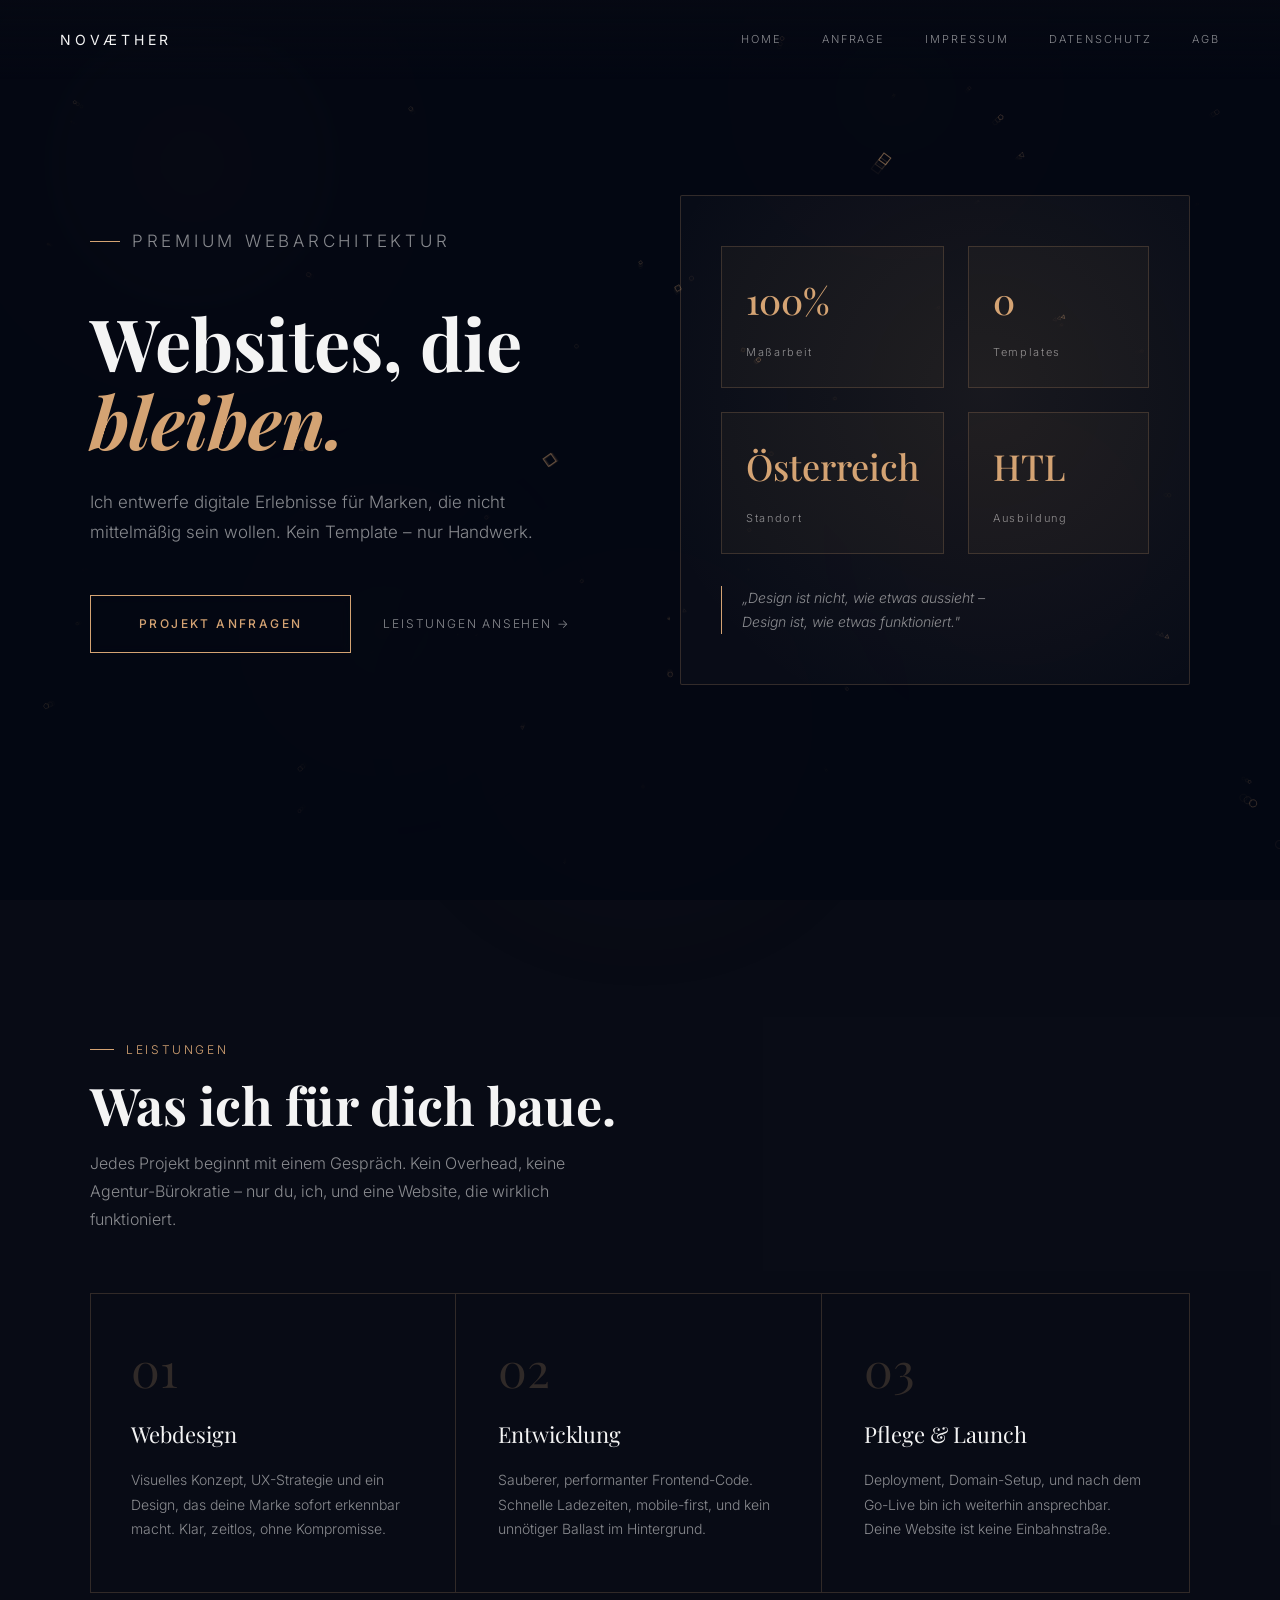
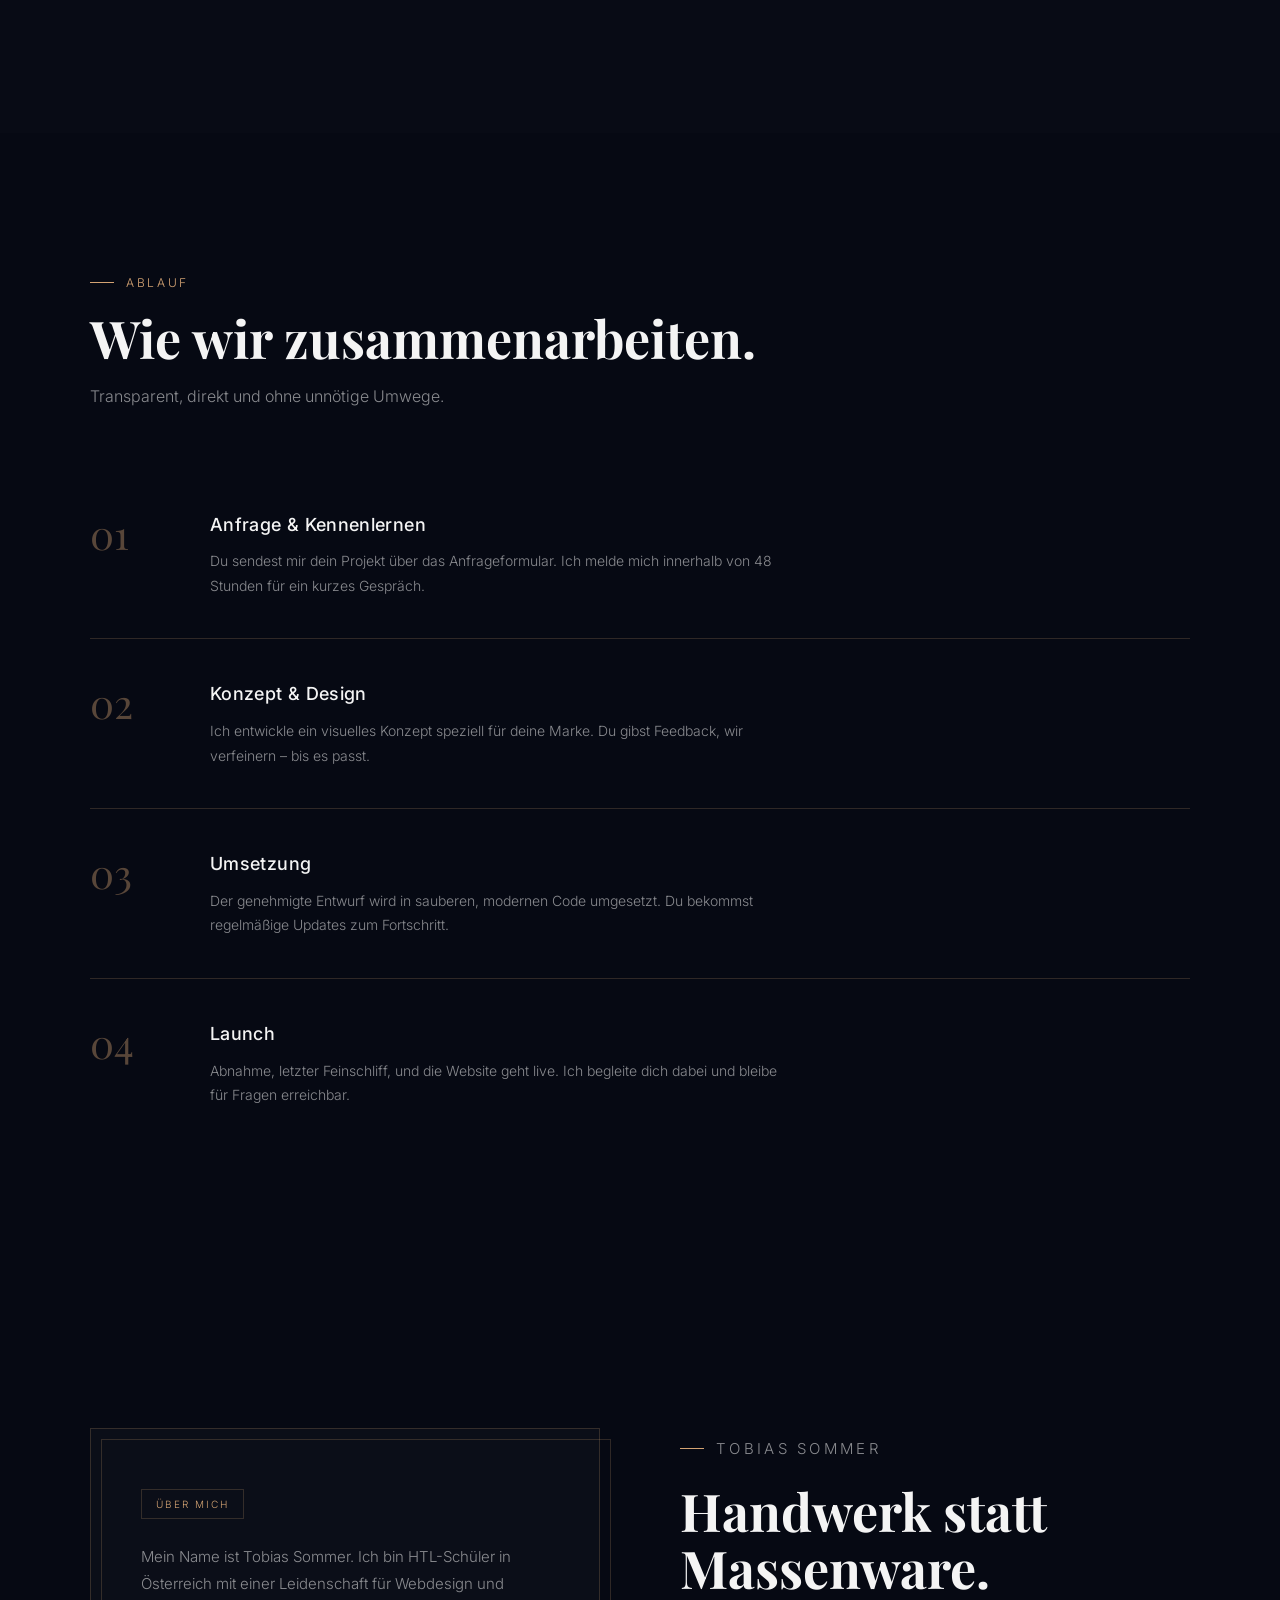
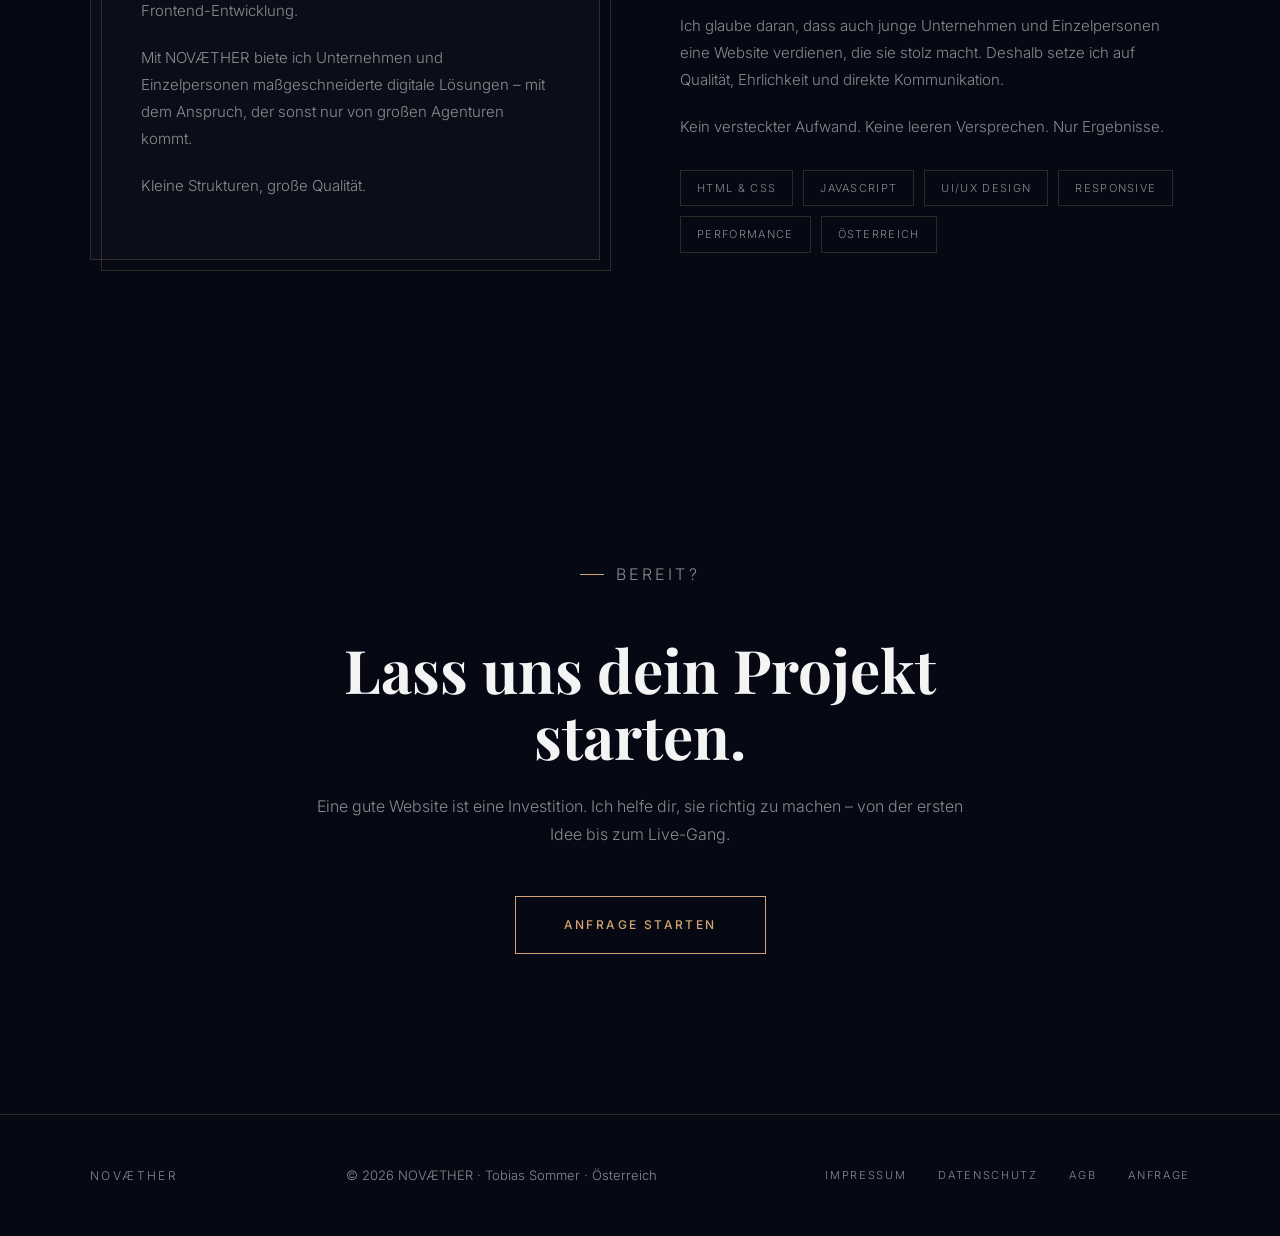
==== index.html @ 9a30349f "jo" ====
<!DOCTYPE html>
<html lang="de">
<head>
  <meta charset="UTF-8">
  <meta name="viewport" content="width=device-width, initial-scale=1.0">
  <title>NOVÆTHER | Premium Webdesign von Tobias Sommer</title>
  <meta name="description" content="NOVÆTHER – Maßgeschneiderte Websites für Premiummarken. Webdesign & Frontend-Entwicklung aus Österreich von Tobias Sommer.">
  <link rel="preconnect" href="https://fonts.googleapis.com">
  <link rel="preconnect" href="https://fonts.gstatic.com" crossorigin>
  <link href="https://fonts.googleapis.com/css2?family=Inter:wght@300;400;500;600&family=Playfair+Display:ital,wght@0,400;0,500;0,600;1,400&display=swap" rel="stylesheet">
  <link rel="stylesheet" href="style.css">
  <script defer src="script.js"></script>
</head>
<body>
  <canvas id="bg-canvas"></canvas>

  <header class="site-header">
    <div class="brand">
      <h1>NOVÆTHER</h1>
    </div>
    <nav class="nav-links">
      <a href="index.html">Home</a>
      <a href="anfrage.html">Anfrage</a>
      <a href="impressum.html">Impressum</a>
      <a href="datenschutz.html">Datenschutz</a>
      <a href="agb.html">AGB</a>
    </nav>
    <button class="hamburger" id="hamburger" aria-label="Menü öffnen">
      <span></span><span></span><span></span>
    </button>
  </header>

  <!-- HERO -->
  <section id="hero">
    <div class="container">
      <div class="hero-inner">
        <div class="hero-copy reveal">
          <p class="eyebrow">Premium Webarchitektur</p>
          <h1>Websites, die <em>bleiben.</em></h1>
          <p>Ich entwerfe digitale Erlebnisse für Marken, die nicht mittelmäßig sein wollen. Kein Template – nur Handwerk.</p>
          <div class="hero-actions">
            <a href="anfrage.html" class="btn">Projekt anfragen</a>
            <a href="#services" class="btn-ghost">Leistungen ansehen →</a>
          </div>
        </div>

        <div class="hero-panel reveal">
          <div class="hero-card">
            <div class="stat-row">
              <div class="stat-item">
                <span class="stat-number">100%</span>
                <span class="stat-label">Maßarbeit</span>
              </div>
              <div class="stat-item">
                <span class="stat-number">0</span>
                <span class="stat-label">Templates</span>
              </div>
              <div class="stat-item">
                <span class="stat-number">Österreich</span>
                <span class="stat-label">Standort</span>
              </div>
              <div class="stat-item">
                <span class="stat-number">HTL</span>
                <span class="stat-label">Ausbildung</span>
              </div>
            </div>
            <div class="card-quote">
              „Design ist nicht, wie etwas aussieht –<br>
              Design ist, wie etwas funktioniert."
            </div>
          </div>
        </div>
      </div>
    </div>
  </section>

  <!-- SERVICES -->
  <section id="services">
    <div class="container">
      <p class="section-label reveal">Leistungen</p>
      <h2 class="section-title reveal">Was ich für dich baue.</h2>
      <p class="section-subtitle reveal">Jedes Projekt beginnt mit einem Gespräch. Kein Overhead, keine Agentur-Bürokratie – nur du, ich, und eine Website, die wirklich funktioniert.</p>

      <div class="services-grid reveal">
        <div class="service-card">
          <div class="service-num">01</div>
          <h3>Webdesign</h3>
          <p>Visuelles Konzept, UX-Strategie und ein Design, das deine Marke sofort erkennbar macht. Klar, zeitlos, ohne Kompromisse.</p>
        </div>
        <div class="service-card">
          <div class="service-num">02</div>
          <h3>Entwicklung</h3>
          <p>Sauberer, performanter Frontend-Code. Schnelle Ladezeiten, mobile-first, und kein unnötiger Ballast im Hintergrund.</p>
        </div>
        <div class="service-card">
          <div class="service-num">03</div>
          <h3>Pflege & Launch</h3>
          <p>Deployment, Domain-Setup, und nach dem Go-Live bin ich weiterhin ansprechbar. Deine Website ist keine Einbahnstraße.</p>
        </div>
      </div>
    </div>
  </section>

  <!-- PROCESS -->
  <section id="process">
    <div class="container">
      <p class="section-label reveal">Ablauf</p>
      <h2 class="section-title reveal">Wie wir zusammenarbeiten.</h2>
      <p class="section-subtitle reveal">Transparent, direkt und ohne unnötige Umwege.</p>

      <div class="process-grid">
        <div class="process-item reveal">
          <div class="process-num">01</div>
          <div class="process-content">
            <h3>Anfrage & Kennenlernen</h3>
            <p>Du sendest mir dein Projekt über das Anfrageformular. Ich melde mich innerhalb von 48 Stunden für ein kurzes Gespräch.</p>
          </div>
        </div>
        <div class="process-item reveal">
          <div class="process-num">02</div>
          <div class="process-content">
            <h3>Konzept & Design</h3>
            <p>Ich entwickle ein visuelles Konzept speziell für deine Marke. Du gibst Feedback, wir verfeinern – bis es passt.</p>
          </div>
        </div>
        <div class="process-item reveal">
          <div class="process-num">03</div>
          <div class="process-content">
            <h3>Umsetzung</h3>
            <p>Der genehmigte Entwurf wird in sauberen, modernen Code umgesetzt. Du bekommst regelmäßige Updates zum Fortschritt.</p>
          </div>
        </div>
        <div class="process-item reveal">
          <div class="process-num">04</div>
          <div class="process-content">
            <h3>Launch</h3>
            <p>Abnahme, letzter Feinschliff, und die Website geht live. Ich begleite dich dabei und bleibe für Fragen erreichbar.</p>
          </div>
        </div>
      </div>
    </div>
  </section>

  <!-- ABOUT -->
  <section id="about">
    <div class="container">
      <div class="about-grid">
        <div class="about-visual reveal">
          <div class="about-card">
            <span class="about-tag">Über mich</span>
            <p>Mein Name ist Tobias Sommer. Ich bin HTL-Schüler in Österreich mit einer Leidenschaft für Webdesign und Frontend-Entwicklung.</p>
            <p>Mit NOVÆTHER biete ich Unternehmen und Einzelpersonen maßgeschneiderte digitale Lösungen – mit dem Anspruch, der sonst nur von großen Agenturen kommt.</p>
            <p>Kleine Strukturen, große Qualität.</p>
          </div>
        </div>
        <div class="about-copy reveal">
          <p class="section-label">Tobias Sommer</p>
          <h2 class="section-title">Handwerk statt Massenware.</h2>
          <p>Ich glaube daran, dass auch junge Unternehmen und Einzelpersonen eine Website verdienen, die sie stolz macht. Deshalb setze ich auf Qualität, Ehrlichkeit und direkte Kommunikation.</p>
          <p>Kein versteckter Aufwand. Keine leeren Versprechen. Nur Ergebnisse.</p>
          <div class="skill-list">
            <span class="skill-tag">HTML & CSS</span>
            <span class="skill-tag">JavaScript</span>
            <span class="skill-tag">UI/UX Design</span>
            <span class="skill-tag">Responsive</span>
            <span class="skill-tag">Performance</span>
            <span class="skill-tag">Österreich</span>
          </div>
        </div>
      </div>
    </div>
  </section>

  <!-- CTA -->
  <section id="cta">
    <div class="container">
      <div class="cta-inner">
        <p class="section-label reveal" style="justify-content: center;">Bereit?</p>
        <h2 class="reveal">Lass uns dein Projekt starten.</h2>
        <p class="reveal">Eine gute Website ist eine Investition. Ich helfe dir, sie richtig zu machen – von der ersten Idee bis zum Live-Gang.</p>
        <div class="reveal">
          <a href="anfrage.html" class="btn">Anfrage starten</a>
        </div>
      </div>
    </div>
  </section>

  <footer class="footer">
    <div class="container">
      <div class="footer-brand">
        <span>NOVÆTHER</span>
      </div>
      <p>&copy; 2026 NOVÆTHER · Tobias Sommer · Österreich</p>
      <nav class="footer-nav">
        <a href="impressum.html">Impressum</a>
        <a href="datenschutz.html">Datenschutz</a>
        <a href="agb.html">AGB</a>
        <a href="anfrage.html">Anfrage</a>
      </nav>
    </div>
  </footer>

</body>
</html>
---- style.css ----
/* --- CSS VARIABLES & RESET --- */
:root {
  --bg-color: #060913;
  --bg-accent: #0f1525;
  --text-main: #f4f4f4;
  --text-muted: rgba(244, 244, 244, 0.55);
  --color-primary: #d4a373;
  --color-secondary: rgba(212, 163, 115, 0.18);
  --color-glass: rgba(255, 255, 255, 0.03);
  --font-heading: 'Playfair Display', serif;
  --font-body: 'Inter', sans-serif;
  --transition: all 0.7s cubic-bezier(0.16, 1, 0.3, 1);
  --border-gold: rgba(212, 163, 115, 0.2);
}

* { margin: 0; padding: 0; box-sizing: border-box; }
html { scroll-behavior: smooth; }

body {
  min-height: 100vh;
  background-color: var(--bg-color);
  color: var(--text-main);
  font-family: var(--font-body);
  font-weight: 300;
  line-height: 1.65;
  -webkit-font-smoothing: antialiased;
  overflow-x: hidden;
}

#bg-canvas {
  position: fixed;
  inset: 0;
  width: 100%;
  height: 100%;
  z-index: -1;
  opacity: 0.92;
}

body::before, body::after {
  content: "";
  position: fixed;
  inset: 0;
  pointer-events: none;
  z-index: -2;
}

body::before {
  background: radial-gradient(circle at 15% 18%, rgba(212, 163, 115, 0.18), transparent 16%),
              radial-gradient(circle at 70% 10%, rgba(255, 206, 120, 0.12), transparent 12%),
              radial-gradient(circle at 50% 80%, rgba(145, 96, 58, 0.14), transparent 18%);
  filter: blur(80px);
  animation: drift 35s linear infinite;
}

body::after {
  background: radial-gradient(circle at 30% 70%, rgba(255, 202, 127, 0.08), transparent 14%),
              radial-gradient(circle at 80% 60%, rgba(180, 104, 40, 0.09), transparent 12%);
  filter: blur(60px);
  animation: drift-reverse 42s linear infinite;
}

a { color: inherit; text-decoration: none; }
button { font: inherit; }

.container {
  max-width: 1200px;
  margin: 0 auto;
  padding: 0 50px;
  position: relative;
  z-index: 1;
}

section { padding: 140px 0; }

/* --- HEADER --- */
.site-header {
  position: fixed;
  top: 0;
  width: 100%;
  z-index: 1000;
  padding: 28px 60px;
  display: flex;
  align-items: center;
  justify-content: space-between;
  background: linear-gradient(180deg, rgba(6, 9, 19, 0.95) 0%, rgba(6, 9, 19, 0) 100%);
  backdrop-filter: blur(0px);
  transition: var(--transition);
}

.site-header.scrolled {
  background: rgba(6, 9, 19, 0.92);
  backdrop-filter: blur(20px);
  padding: 18px 60px;
  border-bottom: 1px solid var(--border-gold);
}

.brand {
  display: flex;
  align-items: center;
  gap: 12px;
}

.brand a {
  display: flex;
  align-items: center;
  gap: 12px;
}

.logo {
  font-family: var(--font-heading);
  font-size: 26px;
  color: var(--color-primary);
  font-weight: 500;
  letter-spacing: 0.05em;
}

.brand h1 {
  font-size: 14px;
  font-weight: 400;
  letter-spacing: 0.28em;
  text-transform: uppercase;
  color: var(--text-main);
}

.nav-links {
  display: flex;
  gap: 40px;
  align-items: center;
}

.nav-links a {
  color: var(--text-muted);
  font-size: 11px;
  text-transform: uppercase;
  letter-spacing: 0.18em;
  transition: var(--transition);
  position: relative;
}

.nav-links a::after {
  content: '';
  position: absolute;
  bottom: -4px;
  left: 0;
  width: 0;
  height: 1px;
  background: var(--color-primary);
  transition: width 0.4s ease;
}

.nav-links a:hover { color: var(--color-primary); }
.nav-links a:hover::after { width: 100%; }

/* Hamburger */
.hamburger {
  display: none;
  flex-direction: column;
  gap: 5px;
  background: none;
  border: none;
  cursor: pointer;
  padding: 4px;
}

.hamburger span {
  display: block;
  width: 24px;
  height: 1px;
  background: var(--text-main);
  transition: var(--transition);
}

.hamburger.active span:nth-child(1) { transform: rotate(45deg) translate(4px, 4px); }
.hamburger.active span:nth-child(2) { opacity: 0; }
.hamburger.active span:nth-child(3) { transform: rotate(-45deg) translate(4px, -4px); }

/* Mobile nav */
.nav-links.active {
  display: flex;
  flex-direction: column;
  position: fixed;
  top: 0;
  left: 0;
  width: 100%;
  height: 100vh;
  background: rgba(6, 9, 19, 0.98);
  backdrop-filter: blur(30px);
  justify-content: center;
  align-items: center;
  gap: 40px;
  z-index: 999;
}

.nav-links.active a {
  font-size: 18px;
  letter-spacing: 0.2em;
}

/* --- BUTTONS --- */
.btn {
  display: inline-flex;
  align-items: center;
  justify-content: center;
  gap: 10px;
  padding: 18px 48px;
  border: 1px solid var(--color-primary);
  color: var(--color-primary);
  background: transparent;
  text-transform: uppercase;
  letter-spacing: 0.2em;
  font-weight: 500;
  font-size: 12px;
  cursor: pointer;
  transition: var(--transition);
  backdrop-filter: blur(5px);
}

.btn:hover {
  color: var(--bg-color);
  background: var(--color-primary);
  transform: translateY(-3px);
  box-shadow: 0 15px 40px rgba(212, 163, 115, 0.25);
}

.btn-ghost {
  display: inline-flex;
  align-items: center;
  gap: 8px;
  color: var(--text-muted);
  font-size: 12px;
  text-transform: uppercase;
  letter-spacing: 0.15em;
  transition: var(--transition);
  padding: 12px 0;
}

.btn-ghost:hover { color: var(--color-primary); }

/* --- HERO --- */
#hero {
  min-height: 100vh;
  display: flex;
  align-items: center;
  padding-top: 120px;
}

.hero-inner {
  display: grid;
  grid-template-columns: 1fr 1fr;
  gap: 80px;
  align-items: center;
}

.hero-copy { max-width: 600px; }

.eyebrow {
  letter-spacing: 0.22em;
  text-transform: uppercase;
  color: var(--color-primary);
  margin-bottom: 24px;
  font-size: 0.78rem;
  display: flex;
  align-items: center;
  gap: 12px;
}

.eyebrow::before {
  content: '';
  display: block;
  width: 30px;
  height: 1px;
  background: var(--color-primary);
}

.hero-copy h1 {
  font-family: var(--font-heading);
  font-size: clamp(42px, 6vw, 72px);
  line-height: 1.08;
  margin-bottom: 28px;
}

.hero-copy h1 em {
  font-style: italic;
  color: var(--color-primary);
}

.hero-copy p {
  font-size: 17px;
  color: var(--text-muted);
  margin-bottom: 48px;
  max-width: 480px;
  line-height: 1.75;
}

.hero-actions {
  display: flex;
  align-items: center;
  gap: 32px;
  flex-wrap: wrap;
}

/* Hero visual panel */
.hero-panel {
  position: relative;
}

.hero-card {
  background: rgba(255, 255, 255, 0.025);
  border: 1px solid var(--border-gold);
  border-radius: 2px;
  padding: 50px 40px;
  position: relative;
  overflow: hidden;
}

.hero-card::before {
  content: '';
  position: absolute;
  top: -60%;
  left: -40%;
  width: 200%;
  height: 200%;
  background: radial-gradient(circle, rgba(212, 163, 115, 0.08), transparent 50%);
  pointer-events: none;
}

.stat-row {
  display: grid;
  grid-template-columns: 1fr 1fr;
  gap: 24px;
  margin-bottom: 32px;
}

.stat-item {
  padding: 24px;
  border: 1px solid var(--border-gold);
  background: rgba(212, 163, 115, 0.04);
}

.stat-number {
  font-family: var(--font-heading);
  font-size: 36px;
  color: var(--color-primary);
  font-weight: 500;
  display: block;
  margin-bottom: 6px;
}

.stat-label {
  font-size: 11px;
  text-transform: none;
  letter-spacing: 0.15em;
  color: var(--text-muted);
}

.card-quote {
  border-left: 1px solid var(--color-primary);
  padding-left: 20px;
  color: var(--text-muted);
  font-size: 14px;
  font-style: italic;
  line-height: 1.7;
}

/* --- SECTIONS --- */
.section-label {
  color: var(--color-primary);
  font-size: 0.75rem;
  text-transform: uppercase;
  letter-spacing: 0.22em;
  margin-bottom: 16px;
  display: flex;
  align-items: center;
  gap: 12px;
}

.section-label::before {
  content: '';
  display: block;
  width: 24px;
  height: 1px;
  background: var(--color-primary);
}

.section-title {
  font-family: var(--font-heading);
  font-size: clamp(32px, 4.5vw, 52px);
  line-height: 1.1;
  margin-bottom: 16px;
}

.section-subtitle {
  color: var(--text-muted);
  font-size: 16px;
  max-width: 540px;
  line-height: 1.75;
  margin-bottom: 60px;
}

/* --- SERVICES --- */
#services { background: rgba(255, 255, 255, 0.01); }

.services-grid {
  display: grid;
  grid-template-columns: repeat(3, 1fr);
  gap: 2px;
  border: 1px solid var(--border-gold);
}

.service-card {
  padding: 50px 40px;
  border-right: 1px solid var(--border-gold);
  transition: var(--transition);
  position: relative;
  overflow: hidden;
}

.service-card:last-child { border-right: none; }

.service-card::before {
  content: '';
  position: absolute;
  inset: 0;
  background: rgba(212, 163, 115, 0.05);
  opacity: 0;
  transition: var(--transition);
}

.service-card:hover::before { opacity: 1; }

.service-num {
  font-family: var(--font-heading);
  font-size: 48px;
  color: var(--border-gold);
  font-weight: 400;
  line-height: 1;
  margin-bottom: 24px;
  transition: var(--transition);
}

.service-card:hover .service-num { color: var(--color-primary); }

.service-card h3 {
  font-family: var(--font-heading);
  font-size: 22px;
  margin-bottom: 16px;
  font-weight: 400;
}

.service-card p {
  color: var(--text-muted);
  font-size: 14px;
  line-height: 1.75;
}

/* --- PROCESS --- */
.process-grid {
  display: grid;
  grid-template-columns: 1fr;
  gap: 0;
}

.process-item {
  display: grid;
  grid-template-columns: 80px 1fr;
  gap: 40px;
  padding: 40px 0;
  border-bottom: 1px solid var(--border-gold);
  align-items: start;
  transition: var(--transition);
}

.process-item:last-child { border-bottom: none; }
.process-item:hover { padding-left: 12px; }

.process-num {
  font-family: var(--font-heading);
  font-size: 40px;
  color: var(--color-primary);
  opacity: 0.4;
  font-weight: 400;
  line-height: 1;
  padding-top: 4px;
  transition: var(--transition);
}

.process-item:hover .process-num { opacity: 1; }

.process-content h3 {
  font-size: 18px;
  font-weight: 500;
  margin-bottom: 10px;
  letter-spacing: 0.02em;
}

.process-content p {
  color: var(--text-muted);
  font-size: 14px;
  line-height: 1.75;
  max-width: 580px;
}

/* --- ABOUT --- */
.about-grid {
  display: grid;
  grid-template-columns: 1fr 1fr;
  gap: 80px;
  align-items: center;
}

.about-visual {
  position: relative;
}

.about-card {
  background: rgba(255, 255, 255, 0.025);
  border: 1px solid var(--border-gold);
  padding: 60px 50px;
  position: relative;
}

.about-card::after {
  content: '';
  position: absolute;
  bottom: -12px;
  right: -12px;
  width: 100%;
  height: 100%;
  border: 1px solid var(--border-gold);
  z-index: -1;
}

.about-tag {
  display: inline-block;
  border: 1px solid var(--border-gold);
  color: var(--color-primary);
  font-size: 10px;
  text-transform: uppercase;
  letter-spacing: 0.2em;
  padding: 6px 14px;
  margin-bottom: 24px;
}

.about-card p {
  color: var(--text-muted);
  font-size: 15px;
  line-height: 1.8;
  margin-bottom: 20px;
}

.about-card p:last-child { margin-bottom: 0; }

.about-copy p {
  color: var(--text-muted);
  font-size: 15px;
  line-height: 1.8;
  margin-bottom: 20px;
}

.skill-list {
  display: flex;
  flex-wrap: wrap;
  gap: 10px;
  margin-top: 30px;
}

.skill-tag {
  border: 1px solid var(--border-gold);
  color: var(--text-muted);
  font-size: 11px;
  text-transform: uppercase;
  letter-spacing: 0.12em;
  padding: 8px 16px;
  transition: var(--transition);
}

.skill-tag:hover {
  border-color: var(--color-primary);
  color: var(--color-primary);
}

/* --- CTA --- */
#cta {
  text-align: center;
  padding: 160px 0;
}

.cta-inner {
  max-width: 680px;
  margin: 0 auto;
}

.cta-inner h2 {
  font-family: var(--font-heading);
  font-size: clamp(36px, 5vw, 60px);
  line-height: 1.1;
  margin-bottom: 24px;
}

.cta-inner p {
  color: var(--text-muted);
  font-size: 16px;
  line-height: 1.75;
  margin-bottom: 48px;
}

/* --- FOOTER --- */
.footer {
  border-top: 1px solid var(--border-gold);
  padding: 50px 0;
}

.footer .container {
  display: flex;
  justify-content: space-between;
  align-items: center;
  flex-wrap: wrap;
  gap: 20px;
}

.footer-brand {
  display: flex;
  align-items: center;
  gap: 10px;
}

.footer-brand .logo { font-size: 20px; }
.footer-brand span { font-size: 12px; letter-spacing: 0.2em; text-transform: uppercase; color: var(--text-muted); }

.footer p { color: var(--text-muted); font-size: 13px; }

.footer-nav {
  display: flex;
  gap: 32px;
  flex-wrap: wrap;
}

.footer-nav a {
  color: var(--text-muted);
  font-size: 11px;
  text-transform: uppercase;
  letter-spacing: 0.15em;
  transition: var(--transition);
}

.footer-nav a:hover { color: var(--color-primary); }

/* --- CONTENT PAGES (impressum, datenschutz, agb) --- */
#content {
  padding-top: 180px;
  padding-bottom: 120px;
  min-height: 80vh;
}

.content-panel {
  max-width: 740px;
  margin-top: 60px;
}

.content-panel h3 {
  font-family: var(--font-heading);
  font-size: 20px;
  font-weight: 400;
  color: var(--color-primary);
  margin: 40px 0 14px;
}

.content-panel h3:first-child { margin-top: 0; }

.content-panel p {
  color: var(--text-muted);
  font-size: 15px;
  line-height: 1.8;
  margin-bottom: 12px;
}

.content-panel a {
  color: var(--color-primary);
  border-bottom: 1px solid var(--border-gold);
  transition: var(--transition);
}

.content-panel a:hover {
  border-color: var(--color-primary);
}

/* --- ANFRAGE / QUIZ --- */
#quiz-steps {
  padding-top: 180px;
  padding-bottom: 120px;
  min-height: 100vh;
}

.quiz-header {
  margin-bottom: 60px;
}

.step { display: none; }
.step.active { display: block; }

.step h2 {
  font-family: var(--font-heading);
  font-size: clamp(28px, 4vw, 44px);
  margin-bottom: 12px;
  font-weight: 400;
}

.step-subtitle {
  color: var(--text-muted);
  font-size: 15px;
  margin-bottom: 40px;
}

/* Progress bar */
.progress-bar {
  display: flex;
  gap: 8px;
  margin-bottom: 56px;
}

.progress-dot {
  width: 32px;
  height: 2px;
  background: var(--border-gold);
  transition: var(--transition);
}

.progress-dot.active { background: var(--color-primary); }

.options {
  display: grid;
  gap: 12px;
  margin-bottom: 36px;
}

.quiz-option {
  appearance: none;
  background: rgba(255, 255, 255, 0.03);
  border: 1px solid var(--border-gold);
  color: var(--text-main);
  padding: 20px 28px;
  cursor: pointer;
  transition: var(--transition);
  text-align: left;
  font-size: 15px;
  display: flex;
  align-items: center;
  gap: 16px;
}

.quiz-option::before {
  content: '';
  width: 16px;
  height: 16px;
  border: 1px solid var(--border-gold);
  flex-shrink: 0;
  transition: var(--transition);
}

.quiz-option:hover {
  background: rgba(212, 163, 115, 0.08);
  border-color: rgba(212, 163, 115, 0.4);
}

.quiz-option.selected {
  background: rgba(212, 163, 115, 0.12);
  border-color: var(--color-primary);
}

.quiz-option.selected::before {
  background: var(--color-primary);
  border-color: var(--color-primary);
  box-shadow: inset 0 0 0 3px rgba(6, 9, 19, 0.8);
}

.step-nav {
  display: flex;
  align-items: center;
  gap: 20px;
}

.next-btn {
  padding: 16px 40px;
  border: 1px solid var(--color-primary);
  color: var(--color-primary);
  background: transparent;
  text-transform: uppercase;
  letter-spacing: 0.18em;
  font-size: 12px;
  cursor: pointer;
  transition: var(--transition);
}

.next-btn:hover:not(:disabled) {
  background: var(--color-primary);
  color: var(--bg-color);
}

.next-btn:disabled {
  opacity: 0.35;
  cursor: not-allowed;
}

.prev-btn {
  background: none;
  border: none;
  color: var(--text-muted);
  font-size: 12px;
  text-transform: uppercase;
  letter-spacing: 0.15em;
  cursor: pointer;
  transition: var(--transition);
  padding: 16px 0;
}

.prev-btn:hover { color: var(--text-main); }

/* Summary */
.quiz-summary {
  background: rgba(212, 163, 115, 0.06);
  border: 1px solid var(--border-gold);
  padding: 28px 32px;
  margin-bottom: 36px;
  font-size: 15px;
  line-height: 1.7;
  color: var(--text-muted);
}

.quiz-summary strong { color: var(--color-primary); font-weight: 500; }

/* Contact form */
.contact-form {
  display: grid;
  gap: 20px;
  max-width: 600px;
}

.field-row {
  display: grid;
  gap: 10px;
}

.field-row label {
  text-transform: uppercase;
  letter-spacing: 0.1em;
  font-size: 11px;
  color: var(--text-muted);
}

input, textarea, select {
  width: 100%;
  background: rgba(255, 255, 255, 0.04);
  border: 1px solid var(--border-gold);
  color: var(--text-main);
  padding: 16px 20px;
  outline: none;
  font-family: var(--font-body);
  font-size: 14px;
  font-weight: 300;
  transition: var(--transition);
  border-radius: 0;
}

input:focus, textarea:focus, select:focus {
  border-color: rgba(212, 163, 115, 0.5);
  background: rgba(212, 163, 115, 0.04);
}

textarea { resize: vertical; min-height: 140px; }

/* Success message */
.success-banner {
  background: rgba(212, 163, 115, 0.1);
  border: 1px solid var(--color-primary);
  padding: 20px 28px;
  margin-bottom: 40px;
  color: var(--color-primary);
  font-size: 15px;
}

/* --- REVEAL --- */
.reveal { opacity: 0; transform: translateY(30px); transition: opacity 0.8s ease, transform 0.8s ease; }
.reveal.active { opacity: 1; transform: translateY(0); }

/* --- ANIMATIONS --- */
@keyframes drift {
  0% { transform: translate3d(0, 0, 0) rotate(0deg); }
  50% { transform: translate3d(-8vw, 7vh, 0) rotate(185deg); }
  100% { transform: translate3d(0, 0, 0) rotate(360deg); }
}

@keyframes drift-reverse {
  0% { transform: translate3d(0, 0, 0) rotate(0deg); }
  50% { transform: translate3d(9vw, -6vh, 0) rotate(-170deg); }
  100% { transform: translate3d(0, 0, 0) rotate(-360deg); }
}

/* --- RESPONSIVE --- */
@media (max-width: 1100px) {
  .hero-inner { grid-template-columns: 1fr; }
  .hero-panel { display: none; }
  .about-grid { grid-template-columns: 1fr; }
  .services-grid { grid-template-columns: 1fr; }
  .service-card { border-right: none; border-bottom: 1px solid var(--border-gold); }
  .service-card:last-child { border-bottom: none; }
}

@media (max-width: 900px) {
  .container { padding: 0 28px; }
  .site-header { padding: 20px 28px; }
  .site-header.scrolled { padding: 14px 28px; }
  .nav-links { display: none; }
  .hamburger { display: flex; }
  section { padding: 100px 0; }
  #content, #quiz-steps { padding-top: 140px; }
  .stat-row { grid-template-columns: 1fr 1fr; }
}

@media (max-width: 600px) {
  .hero-copy h1 { font-size: 2.4rem; }
  .stat-row { grid-template-columns: 1fr; }
  .footer .container { flex-direction: column; align-items: flex-start; gap: 24px; }
}
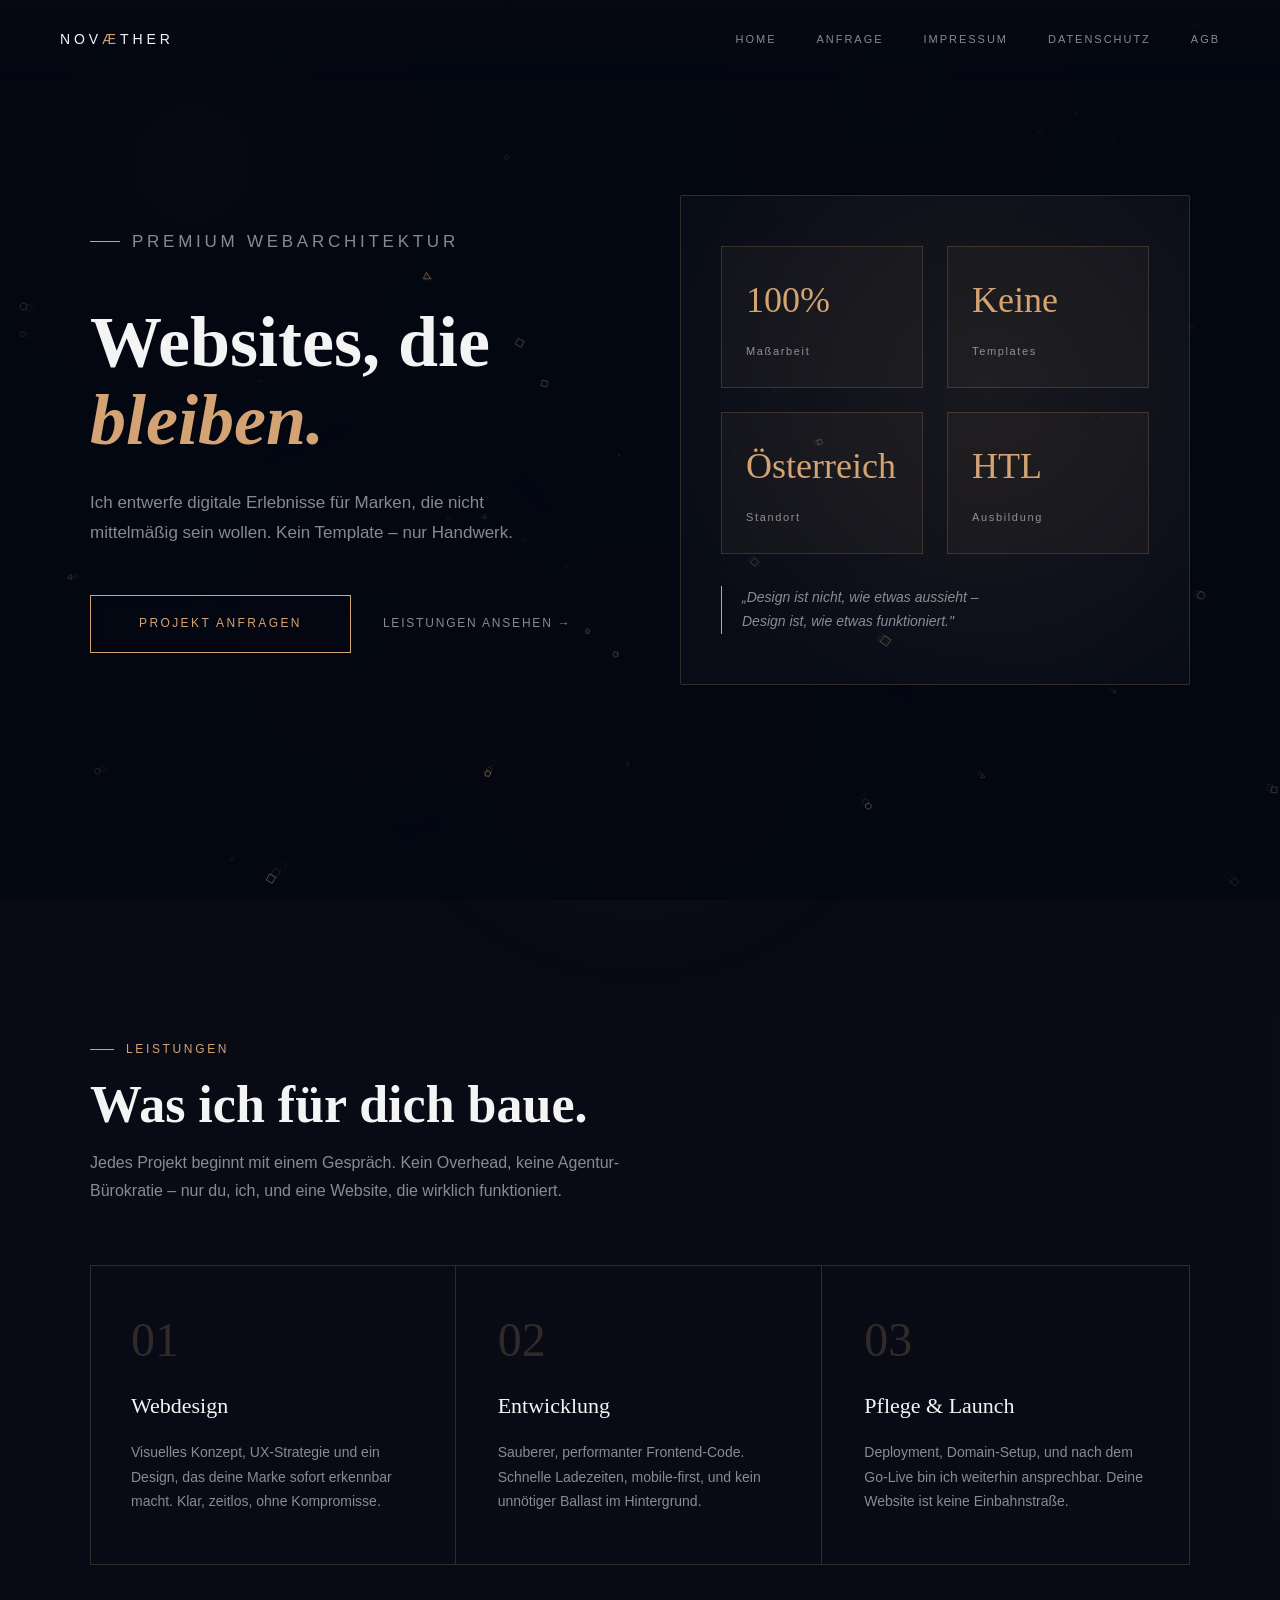
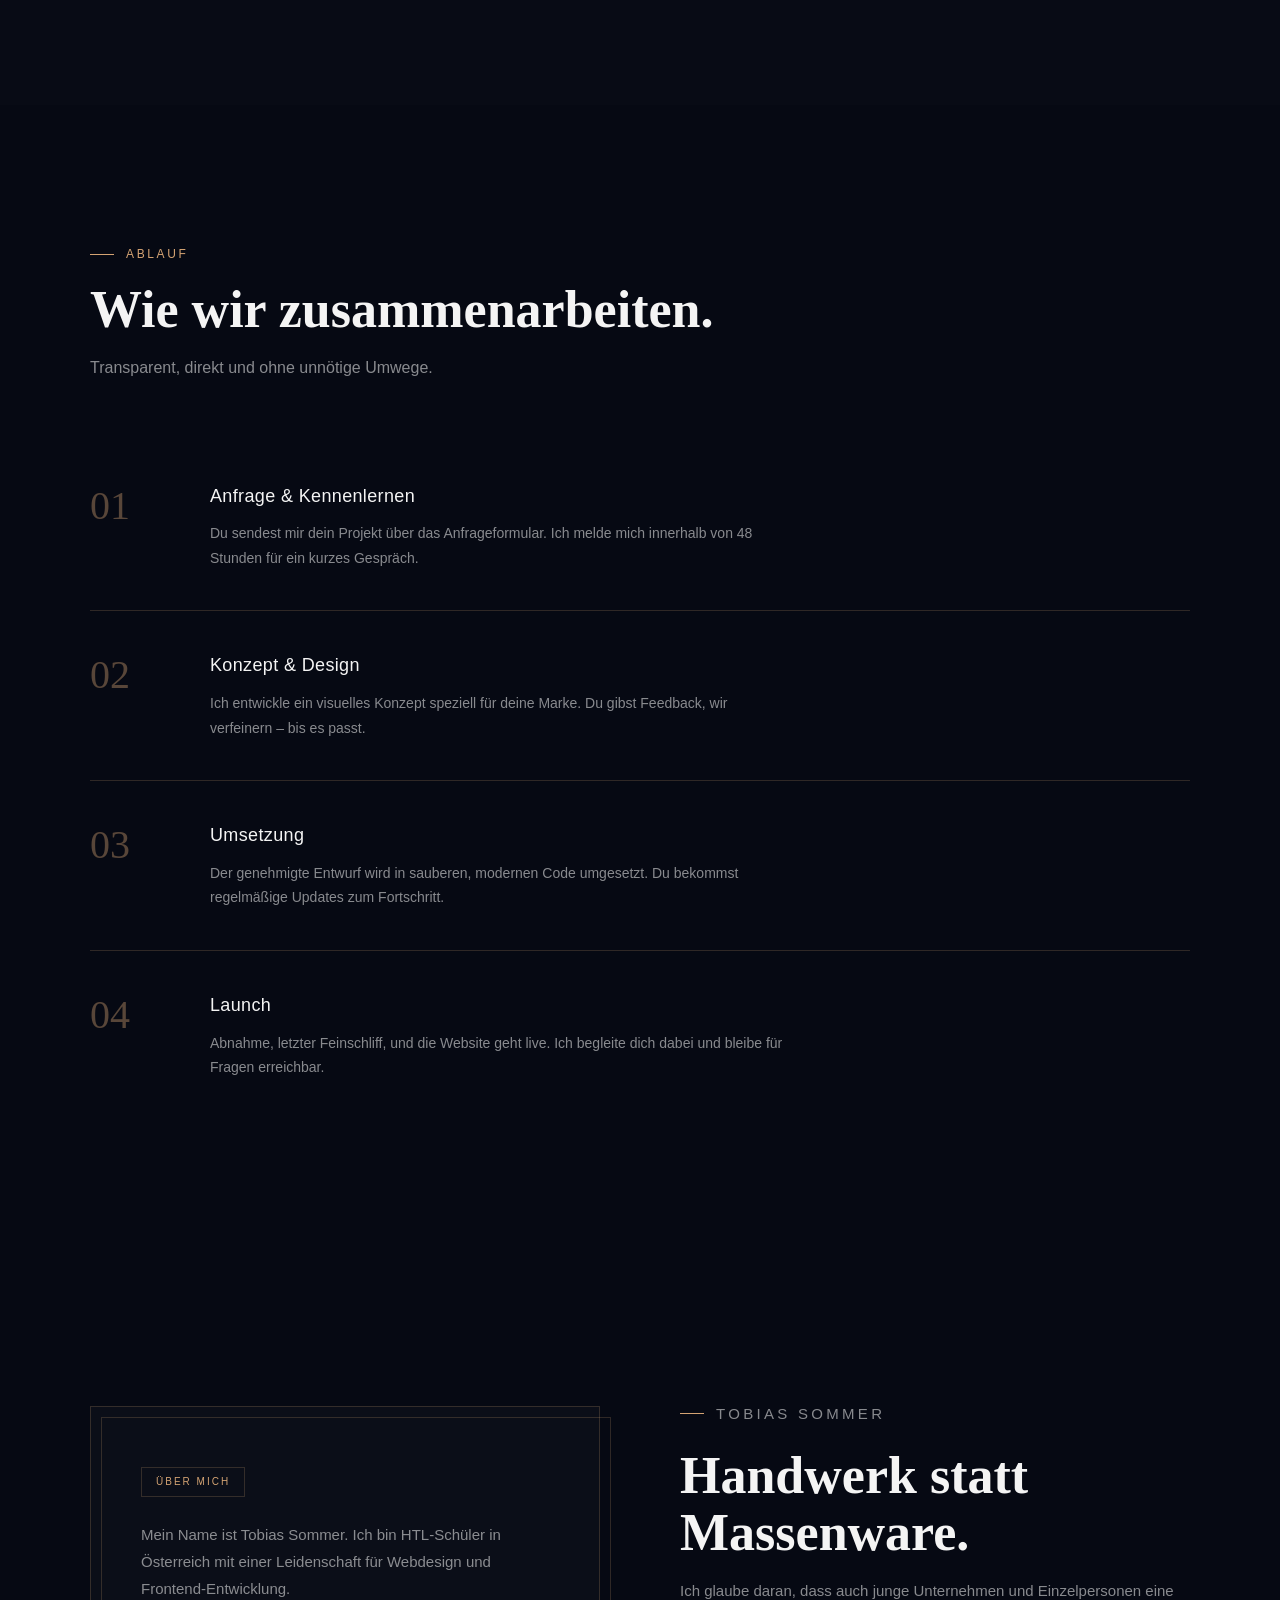
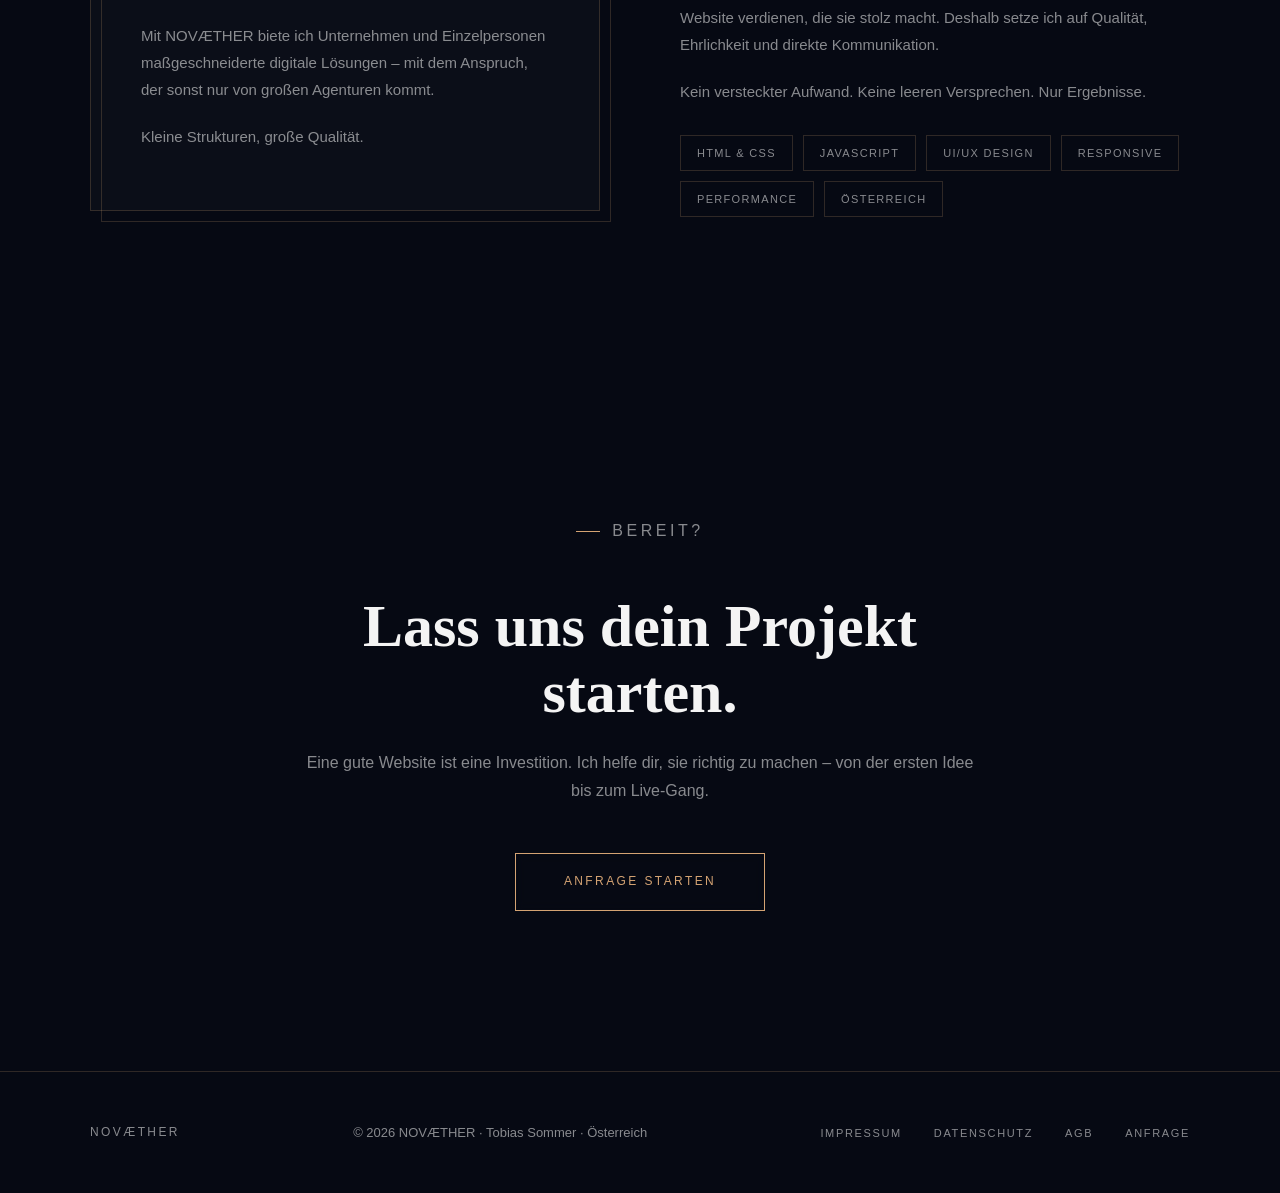
==== commit 085982c7: "jo" ====
--- a/index.html
+++ b/index.html
@@ -5,9 +5,7 @@
   <meta name="viewport" content="width=device-width, initial-scale=1.0">
   <title>NOVÆTHER | Premium Webdesign von Tobias Sommer</title>
   <meta name="description" content="NOVÆTHER – Maßgeschneiderte Websites für Premiummarken. Webdesign & Frontend-Entwicklung aus Österreich von Tobias Sommer.">
-  <link rel="preconnect" href="https://fonts.googleapis.com">
-  <link rel="preconnect" href="https://fonts.gstatic.com" crossorigin>
-  <link href="https://fonts.googleapis.com/css2?family=Inter:wght@300;400;500;600&family=Playfair+Display:ital,wght@0,400;0,500;0,600;1,400&display=swap" rel="stylesheet">
+  <link rel="icon" href="icon.ico" type="image/x-icon">
   <link rel="stylesheet" href="style.css">
   <script defer src="script.js"></script>
 </head>
@@ -16,7 +14,7 @@
 
   <header class="site-header">
     <div class="brand">
-      <h1>NOVÆTHER</h1>
+      <h1>NOV<span class="ae-gold">Æ</span>THER</h1>
     </div>
     <nav class="nav-links">
       <a href="index.html">Home</a>
@@ -52,7 +50,7 @@
                 <span class="stat-label">Maßarbeit</span>
               </div>
               <div class="stat-item">
-                <span class="stat-number">0</span>
+                <span class="stat-number">Keine</span>
                 <span class="stat-label">Templates</span>
               </div>
               <div class="stat-item">
@@ -188,7 +186,7 @@
   <footer class="footer">
     <div class="container">
       <div class="footer-brand">
-        <span>NOVÆTHER</span>
+        <span>NOV<span class="ae-gold">Æ</span>THER</span>
       </div>
       <p>&copy; 2026 NOVÆTHER · Tobias Sommer · Österreich</p>
       <nav class="footer-nav">
--- a/style.css
+++ b/style.css
@@ -7,10 +7,14 @@
   --color-primary: #d4a373;
   --color-secondary: rgba(212, 163, 115, 0.18);
   --color-glass: rgba(255, 255, 255, 0.03);
-  --font-heading: 'Playfair Display', serif;
-  --font-body: 'Inter', sans-serif;
+  --font-heading: 'Times New Roman', serif;
+  --font-body: 'Arial', sans-serif;
   --transition: all 0.7s cubic-bezier(0.16, 1, 0.3, 1);
   --border-gold: rgba(212, 163, 115, 0.2);
+}
+
+.ae-gold {
+  color: var(--color-primary);
 }
 
 * { margin: 0; padding: 0; box-sizing: border-box; }
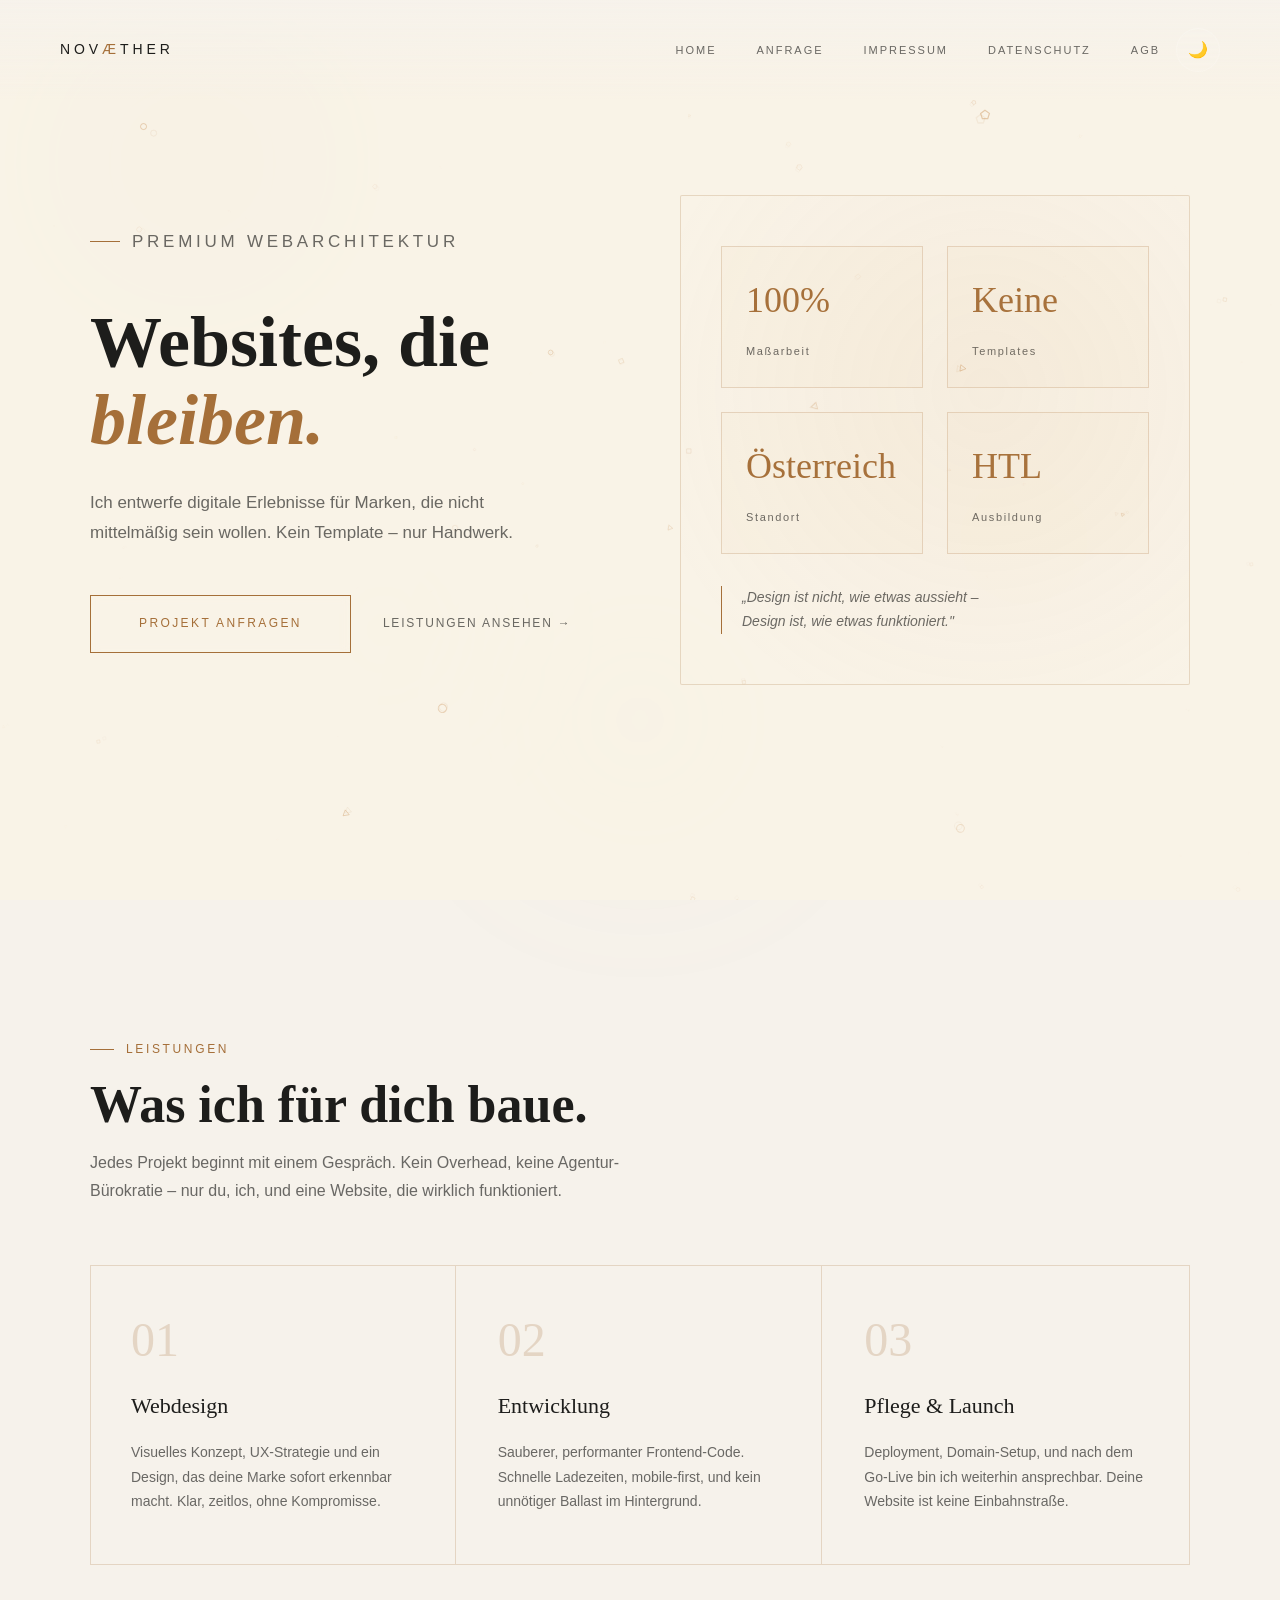
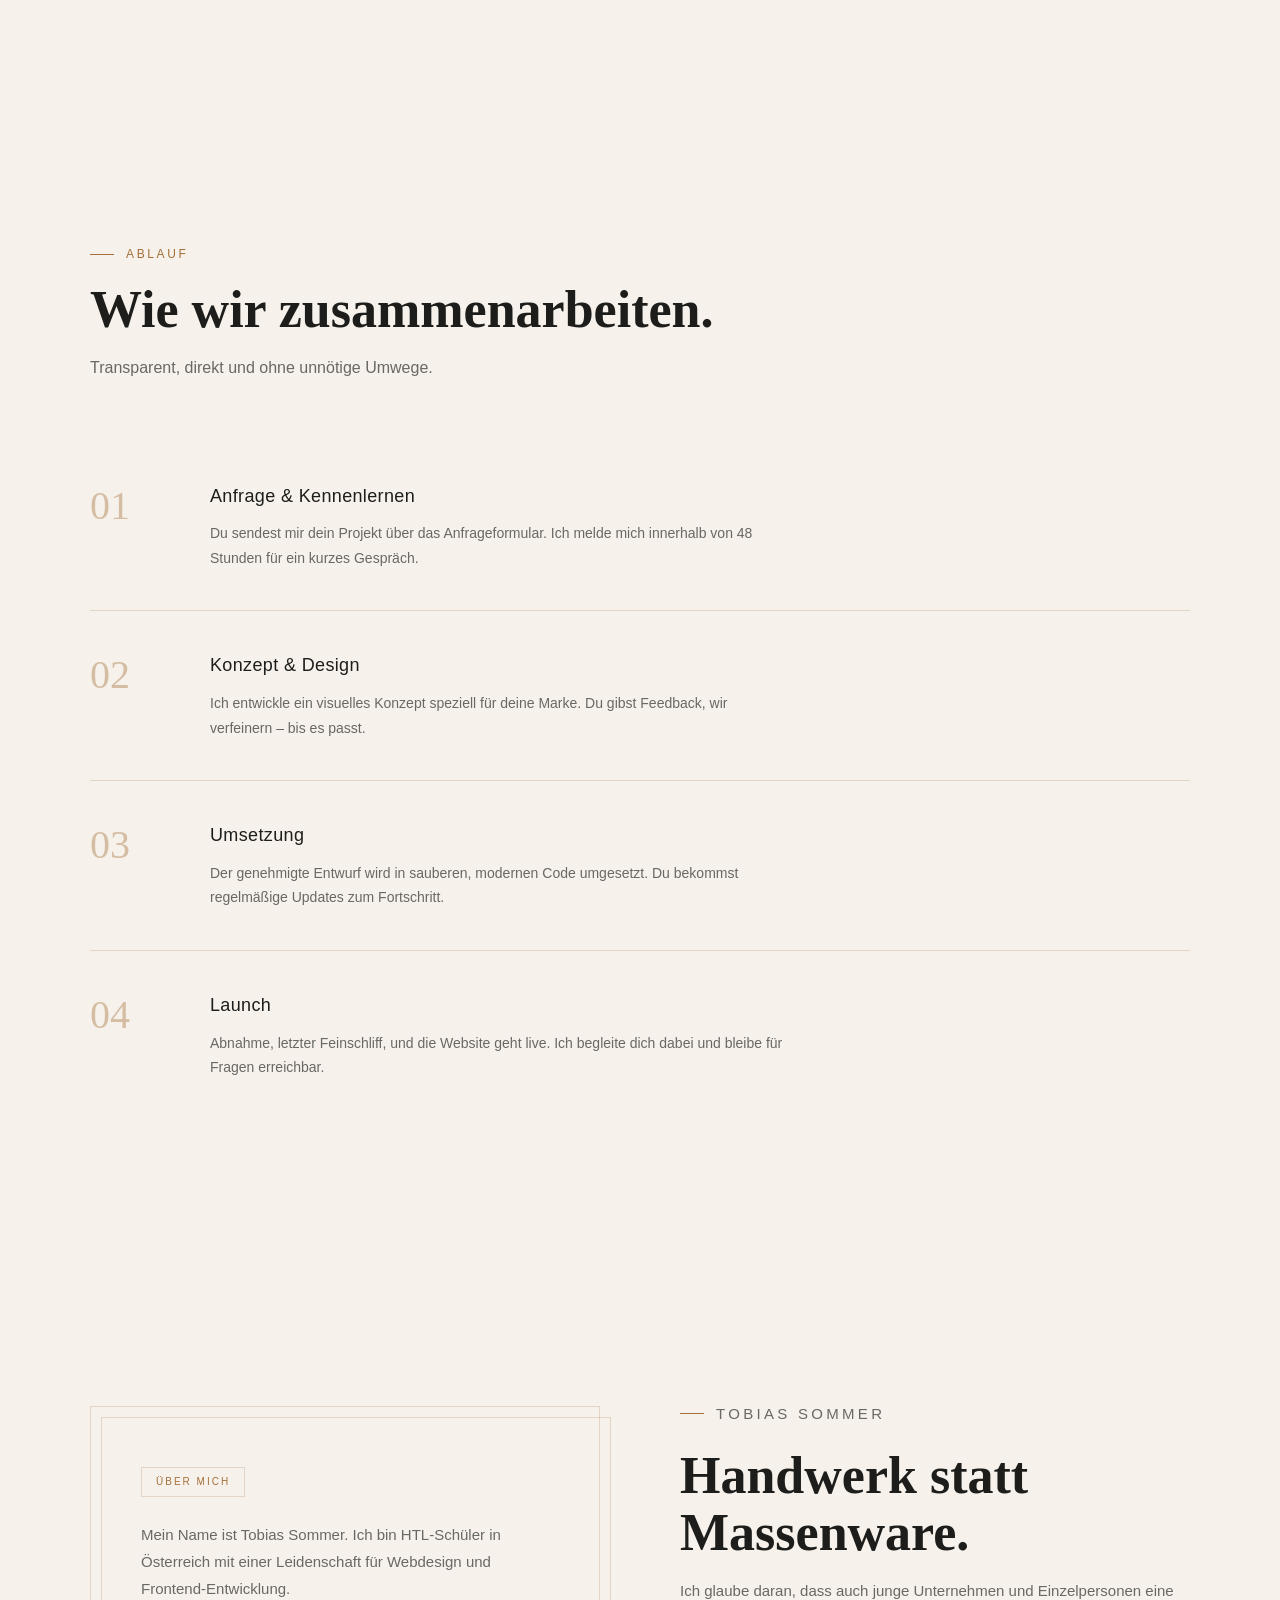
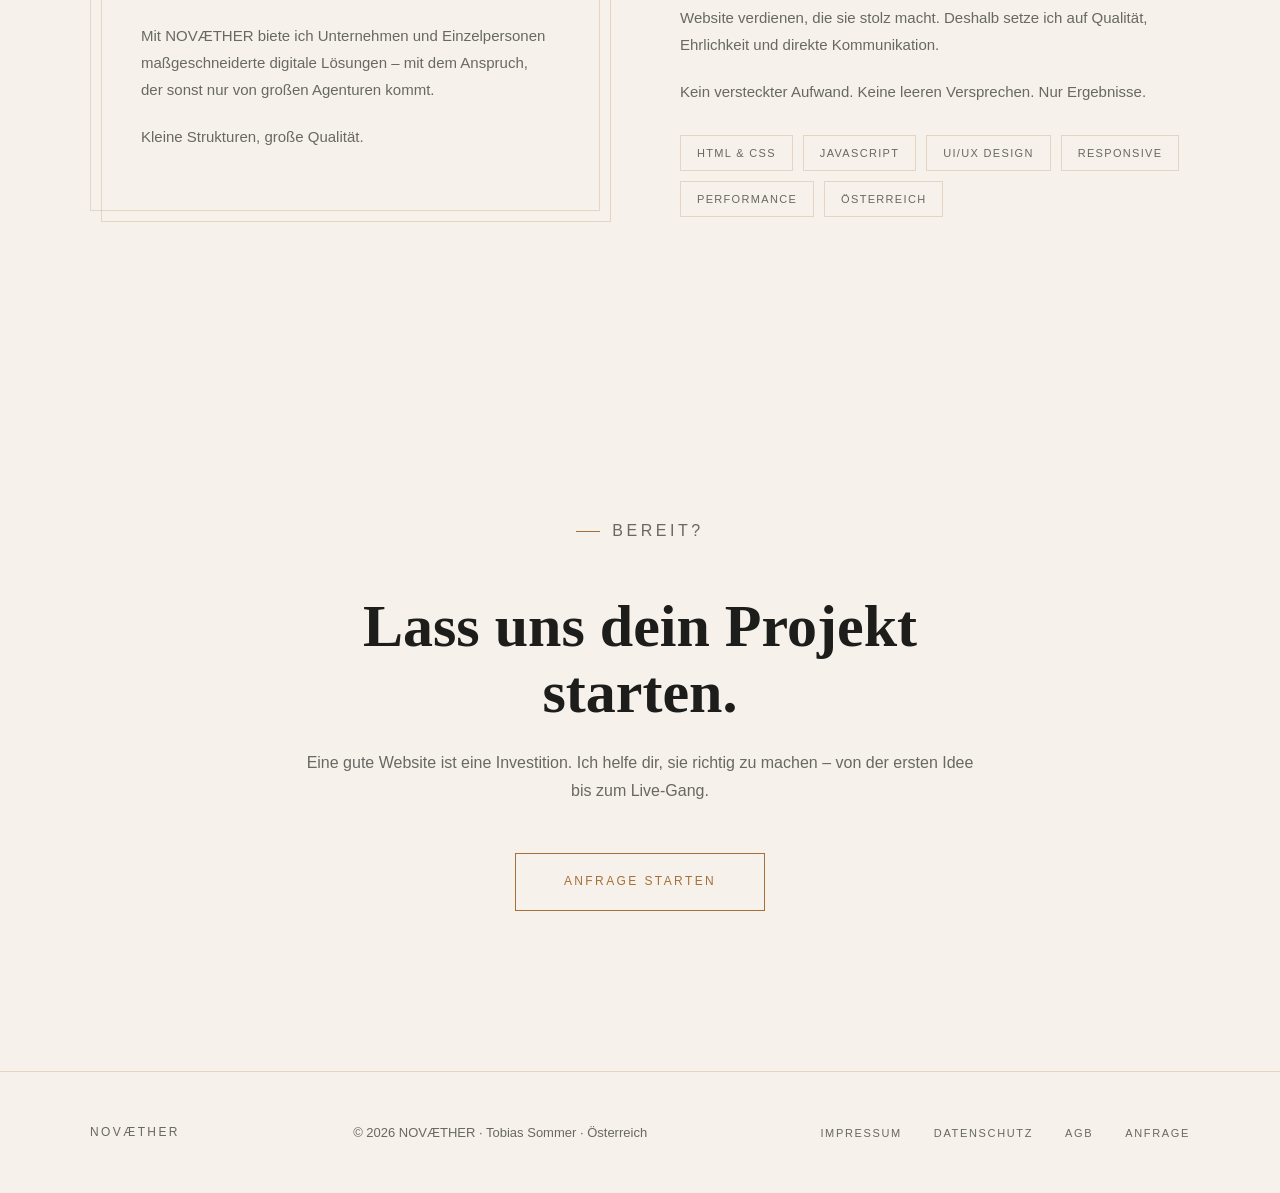
==== commit ccd0599c: "kk" ====
--- a/index.html
+++ b/index.html
@@ -23,6 +23,9 @@
       <a href="datenschutz.html">Datenschutz</a>
       <a href="agb.html">AGB</a>
     </nav>
+    <div class="theme-switch">
+      <button class="theme-toggle" id="theme-toggle" aria-label="Wechsel zu Hellmodus">☀︎</button>
+    </div>
     <button class="hamburger" id="hamburger" aria-label="Menü öffnen">
       <span></span><span></span><span></span>
     </button>
--- a/style.css
+++ b/style.css
@@ -7,10 +7,38 @@
   --color-primary: #d4a373;
   --color-secondary: rgba(212, 163, 115, 0.18);
   --color-glass: rgba(255, 255, 255, 0.03);
+  --canvas-overlay: rgba(6, 9, 19, 0.65);
+  --header-bg: linear-gradient(180deg, rgba(6, 9, 19, 0.95) 0%, rgba(6, 9, 19, 0) 100%);
+  --header-bg-scrolled: rgba(6, 9, 19, 0.92);
   --font-heading: 'Times New Roman', serif;
   --font-body: 'Arial', sans-serif;
   --transition: all 0.7s cubic-bezier(0.16, 1, 0.3, 1);
   --border-gold: rgba(212, 163, 115, 0.2);
+}
+
+html[data-theme="light"] {
+  --bg-color: #f6f2eb;
+  --bg-accent: #fbf5ed;
+  --text-main: #1d1d1b;
+  --text-muted: rgba(29, 29, 27, 0.65);
+  --color-primary: #a56f39;
+  --color-secondary: rgba(165, 111, 57, 0.18);
+  --color-glass: rgba(255, 255, 255, 0.72);
+  --canvas-overlay: rgba(249, 243, 230, 0.72);
+  --header-bg: linear-gradient(180deg, rgba(246, 242, 235, 0.95) 0%, rgba(246, 242, 235, 0) 100%);
+  --header-bg-scrolled: rgba(246, 242, 235, 0.94);
+  --border-gold: rgba(165, 111, 57, 0.22);
+}
+
+html[data-theme="light"] body::before {
+  background: radial-gradient(circle at 15% 18%, rgba(165, 111, 57, 0.14), transparent 16%),
+              radial-gradient(circle at 70% 10%, rgba(212, 163, 115, 0.08), transparent 12%),
+              radial-gradient(circle at 50% 80%, rgba(200, 150, 90, 0.11), transparent 18%);
+}
+
+html[data-theme="light"] body::after {
+  background: radial-gradient(circle at 30% 70%, rgba(232, 191, 141, 0.08), transparent 14%),
+              radial-gradient(circle at 80% 60%, rgba(180, 104, 40, 0.06), transparent 12%);
 }
 
 .ae-gold {
@@ -86,13 +114,13 @@
   display: flex;
   align-items: center;
   justify-content: space-between;
-  background: linear-gradient(180deg, rgba(6, 9, 19, 0.95) 0%, rgba(6, 9, 19, 0) 100%);
+  background: var(--header-bg);
   backdrop-filter: blur(0px);
   transition: var(--transition);
 }
 
 .site-header.scrolled {
-  background: rgba(6, 9, 19, 0.92);
+  background: var(--header-bg-scrolled);
   backdrop-filter: blur(20px);
   padding: 18px 60px;
   border-bottom: 1px solid var(--border-gold);
@@ -130,6 +158,7 @@
   display: flex;
   gap: 40px;
   align-items: center;
+  margin-left: auto;
 }
 
 .nav-links a {
@@ -174,6 +203,37 @@
   transition: var(--transition);
 }
 
+.theme-switch {
+  display: flex;
+  align-items: center;
+  margin-left: 16px;
+}
+
+.theme-toggle {
+  width: 44px;
+  height: 44px;
+  border-radius: 999px;
+  border: 1px solid rgba(255, 255, 255, 0.15);
+  background: rgba(255, 255, 255, 0.06);
+  color: var(--text-main);
+  cursor: pointer;
+  transition: var(--transition);
+  display: inline-flex;
+  align-items: center;
+  justify-content: center;
+  font-size: 1rem;
+}
+
+.theme-toggle:hover {
+  background: rgba(255, 255, 255, 0.14);
+}
+
+@media (max-width: 900px) {
+  .theme-switch {
+    display: none;
+  }
+}
+
 .hamburger.active span:nth-child(1) { transform: rotate(45deg) translate(4px, 4px); }
 .hamburger.active span:nth-child(2) { opacity: 0; }
 .hamburger.active span:nth-child(3) { transform: rotate(-45deg) translate(4px, -4px); }
